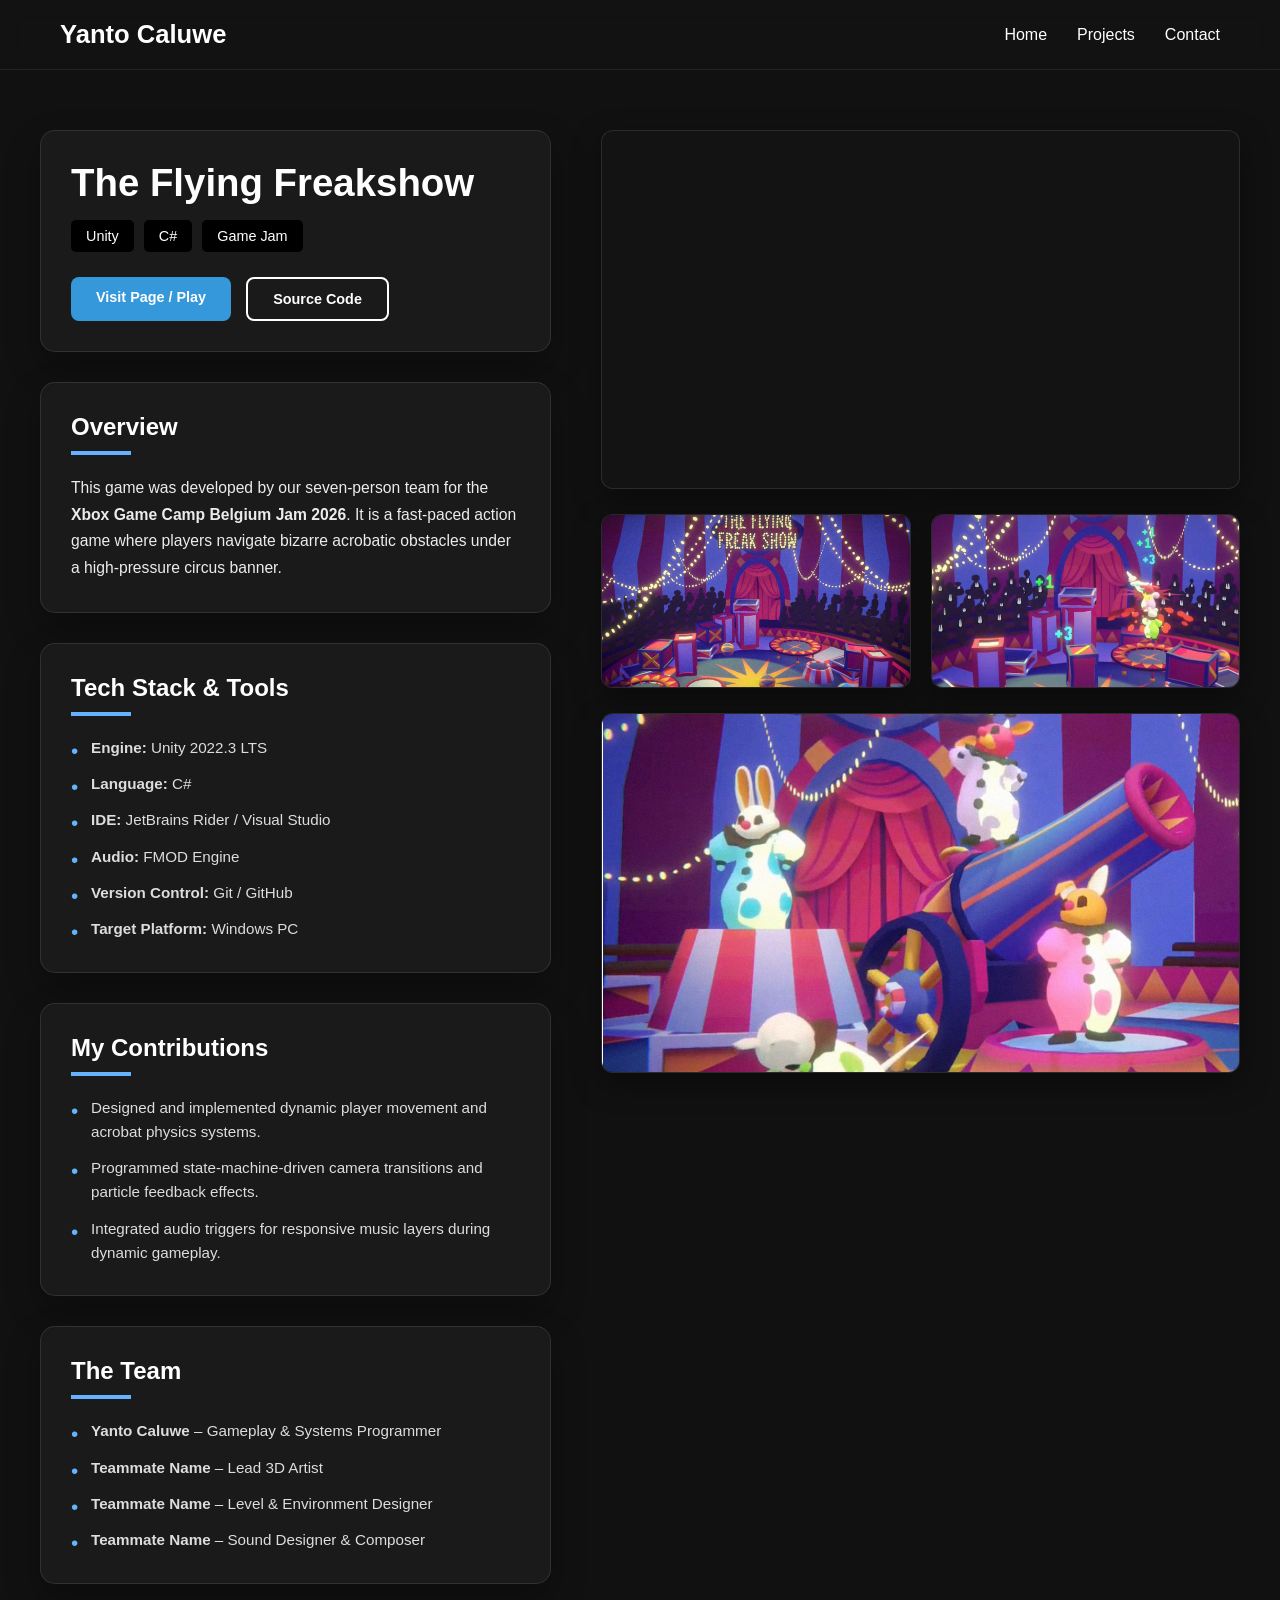
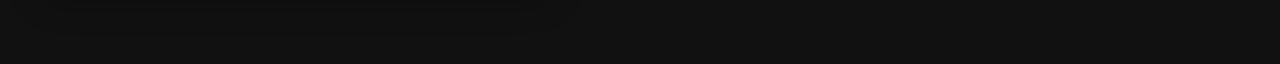
==== pages/project-template.html @ 736c78a2 "Added Template Project page" ====
<!DOCTYPE html>
<html lang="en">
<head>
    <meta charset="UTF-8">
    <meta name="viewport" content="width=device-width, initial-scale=1.0">
    <meta name="description" content="Project Details - Yanto Caluwe">
    <meta name="author" content="Yanto Caluwe">

    <title>The Flying Freakshow | Yanto Caluwe</title>
 
    <link rel="stylesheet" href="../css/home.css">
    <link rel="stylesheet" href="../css/project-detail.css">
</head> 
<body>

    <!-- Header / Navigation -->
    <header>
        <div class="logo">
            Yanto Caluwe
        </div>
        <nav>
            <a href="../index.html">Home</a>
            <div class="dropdown">
                <a href="../projects.html">Projects</a>
                
                <div class="dropdown-menu">
                    <a href="project-one.html">The Flying Freakshow</a>
                    <a href="project-two.html">Dual Rasterizer</a>
                    <a href="project-three.html">CoinHeist</a>
                    <a href="project-four.html">GiftShift</a>
                </div>
            </div>
            <a href="../contact.html">Contact</a>
        </nav>
    </header>

    <main class="project-detail-container">
        
        <!-- LEFT COLUMN: Project Details & Information -->
        <div class="project-detail-left">
            
            <!-- Header Info -->
            <section class="detail-block">
                <h1 class="project-title">The Flying Freakshow</h1>

                <div class="project-tags">
                    <span>Unity</span>
                    <span>C#</span>
                    <span>Game Jam</span>
                </div>

                <div class="project-actions">
                    <a href="https://opisthokontessa.itch.io/flying-freakshow" class="btn primary" target="_blank">
                        Visit Page / Play
                    </a>
                    <a href="https://github.com/YantoCa" class="btn secondary" target="_blank">
                        Source Code
                    </a>
                </div>
            </section>

            <!-- Overview Description -->
            <section class="detail-block">
                <h2>Overview</h2>
                <hr class="section-divider">
                <p>
                    This game was developed by our seven-person team for the <strong>Xbox Game Camp Belgium Jam 2026</strong>. 
                    It is a fast-paced action game where players navigate bizarre acrobatic obstacles under a high-pressure circus banner.
                </p>
            </section>

            <!-- Consolidated Tech Stack & Tools -->
            <section class="detail-block">
                <h2>Tech Stack & Tools</h2>
                <hr class="section-divider">
                <ul class="tech-stack-list">
                    <li><strong>Engine:</strong> Unity 2022.3 LTS</li>
                    <li><strong>Language:</strong> C#</li>
                    <li><strong>IDE:</strong> JetBrains Rider / Visual Studio</li>
                    <li><strong>Audio:</strong> FMOD Engine</li>
                    <li><strong>Version Control:</strong> Git / GitHub</li>
                    <li><strong>Target Platform:</strong> Windows PC</li>
                </ul>
            </section>

            <!-- Key Contributions -->
            <section class="detail-block">
                <h2>My Contributions</h2>
                <hr class="section-divider">
                <ul class="contributions-list">
                    <li>Designed and implemented dynamic player movement and acrobat physics systems.</li>
                    <li>Programmed state-machine-driven camera transitions and particle feedback effects.</li>
                    <li>Integrated audio triggers for responsive music layers during dynamic gameplay.</li>
                </ul>
            </section>

            <!-- Team / Credits -->
            <section class="detail-block">
                <h2>The Team</h2>
                <hr class="section-divider">
                <ul class="credits-list">
                    <li><strong>Yanto Caluwe</strong> – Gameplay & Systems Programmer</li>
                    <li><strong>Teammate Name</strong> – Lead 3D Artist</li>
                    <li><strong>Teammate Name</strong> – Level & Environment Designer</li>
                    <li><strong>Teammate Name</strong> – Sound Designer & Composer</li>
                </ul>
            </section>

        </div>

        <!-- RIGHT COLUMN: Video & Screenshots Gallery -->
        <div class="project-detail-right">
            
            <!-- Main Video / Trailer -->
            <div class="media-frame video-frame">
                <iframe 
                    src="https://www.youtube.com/embed/dQw4w9WgXcQ" 
                    title="Project Trailer" 
                    frameborder="0" 
                    allow="accelerometer; autoplay; clipboard-write; encrypted-media; gyroscope; picture-in-picture" 
                    allowfullscreen>
                </iframe>
            </div>

            <!-- Half-Width Side-by-Side Image Pair -->
            <div class="image-pair-row">
                <div class="media-frame half-frame">
                    <img src="../assets/images/project-1-a.jpg" alt="Screenshot 1">
                </div>
                <div class="media-frame half-frame">
                    <img src="../assets/images/project-1-b.jpg" alt="Screenshot 2">
                </div>
            </div>

            <!-- Additional Gallery Grid -->
            <div class="additional-gallery">
                <div class="media-frame full-frame">
                    <img src="../assets/images/project-1-c.jpg" alt="Screenshot 3">
---- css/home.css ----
/* Reset */

* {
    margin: 0;
    padding: 0;
    box-sizing: border-box;
}

body {
    font-family: Arial, Helvetica, sans-serif;
    color: white;
}

/* Header */

header {
    position: fixed;
    top: 0;
    left: 0;

    width: 100%;

    display: flex;
    justify-content: space-between;
    align-items: center;

    padding: 20px 60px;

    background: rgba(20, 20, 20, 0.4);
    backdrop-filter: blur(10px);
    -webkit-backdrop-filter: blur(10px);

    border-bottom: 1px solid rgba(255, 255, 255, 0.08);

    z-index: 1000;
}

.logo {
    font-size: 1.6rem;
    font-weight: bold;
}

nav {
    display: flex;
    gap: 30px;
}

nav a {
    color: white;
    text-decoration: none;
    transition: 0.3s;
}

nav a:hover {
    color: #66b2ff;
}

/* Intro */

#intro {
    position: relative;
    height: 100vh;
    display: flex;
    justify-content: center;
    align-items: center;
    padding: 90px 20px 20px 20px;
    background-image: url("../assets/images/bg.jpg");
    background-size: cover;
    background-position: center;
    overflow: hidden;
}

.intro-bottom {
    position: absolute;
    bottom: 20px;
    left: 50%;
    transform: translateX(-50%);
    display: flex;
    flex-direction: column;
    align-items: center;
    gap: 10px;
    z-index: 2;
}

.intro-buttons {
    display: flex;
    gap: 20px;
}

/**/

.btn {
    text-decoration: none;

    padding: 12px 25px;

    border-radius: 8px;

    font-size: 0.9rem;
    font-weight: bold;

    transition: .3s;
}

.primary {
    background: #3498db;
    color: white;
}

.primary:hover {
    background: #2980b9;
}

.secondary {
    border: 2px solid white;
    color: white;
}

.secondary:hover {
    background: white;
    color: #222;
}

/* Arrow */

.scroll-down {
    background: none;
    border: none;
    cursor: pointer;
}

.scroll-down img {
    width: 34px;
    animation: bounce 1.8s infinite;
}

/* bounce animation */

@keyframes bounce {

    0%, 100% {
        transform: translateY(0);
    }

    50% {
        transform: translateY(10px);
    }

}

/* Dark overlay */

#intro::before {
    content: "";

    position: absolute;

    inset: 0;

    background: rgba(0, 0, 0, 0.55);
}

.about-card {
    position: relative;
    z-index: 2;

    display: flex;
    align-items: center;

    padding: 15px;

    width: 850px;
    max-width: 90%;

    background: rgba(30, 30, 30, 0.75);
    border: 1px solid rgba(255, 255, 255, 0.1);
    border-radius: 15px;
    overflow: hidden;
}

.about-card img {
    width: 220px;
    height: 220px;

    object-fit: cover;
    object-position: center;

    border-radius: 12px;
    flex-shrink: 0;
}

.about-content {
    padding: 25px 30px;

    display: flex;
    flex-direction: column;
    align-items: flex-start;
    text-align: left;
}

.about-content h1 {
    margin-bottom: 10px;
    font-size: 1.8rem;
}

.about-content hr {
    width: 60px;
    margin-bottom: 15px;
    border: 2px solid #66b2ff;
    margin-left: 0;
}

.about-content p {
    line-height: 1.5;
    color: #ececec;
    font-size: 0.95rem;
}

/* Socials */

.socials {
    margin-top: auto;

    display: flex;
    gap: 20px;

    padding-top: 20px;
}

.socials a {
    display: inline-flex;
    align-items: center;
    justify-content: center;

    transition: transform .3s ease;
}

.socials a img {
    width: 32px;
    height: 32px;

    display: block;
}

.socials a:hover {
    transform: translateY(-3px);
}

/* End Intro */

/* Fav Projects */

#fav-projects {
    min-height: 100vh;

    padding: 100px 60px;

    background: #111;
}

#fav-projects h2 {
    text-align: center;
    font-size: 2.5rem;

    margin-bottom: 50px;
}

/* Projects Grid Container */
.projects-list {
    display: grid;
    grid-template-columns: repeat(2, 1fr);
    gap: 40px;
    max-width: 1300px;
    margin: 0 auto;
}

/* Main Project Card (spans 2 columns / twice the width) */
.project-card.main-project-card {
    display: flex;
    grid-column: span 2;
    background: rgba(30, 30, 30, 0.8);
    border: 1px solid rgba(255, 255, 255, 0.1);
    border-radius: 15px;
    overflow: hidden;
    box-shadow: 0 20px 40px rgba(0, 0, 0, 0.3);
    width: 100%;
    transition: transform 0.3s ease, border-color 0.3s ease, box-shadow 0.3s ease;
}

.project-card.main-project-card:hover {
    border-color: #66b2ff;
    box-shadow: 0 20px 40px rgba(102, 178, 255, 0.25);
    transform: translateY(-5px);
}

.project-card.main-project-card:hover .project-image img.active {
    transform: scale(1.05);
}

/* Normal Project Cards (Vertical two-section layout with 16:9 image aspect ratio) */
.project-card.vertical-card {
    display: flex;
    flex-direction: column;
    background: rgba(30, 30, 30, 0.8);
    border: 1px solid rgba(255, 255, 255, 0.1);
    border-radius: 15px;
    overflow: hidden;
    box-shadow: 0 20px 40px rgba(0, 0, 0, 0.3);
    width: 100%;
    transition: transform 0.3s ease, border-color 0.3s ease, box-shadow 0.3s ease;
}

.project-card.vertical-card:hover {
    border-color: #66b2ff;
    box-shadow: 0 20px 40px rgba(102, 178, 255, 0.25);
    transform: translateY(-5px);
}

.project-card.vertical-card .project-image {
    position: relative;
    width: 100%;
    aspect-ratio: 16 / 9;
    overflow: hidden;
}

.project-card.vertical-card .project-image img {
    position: absolute;
    inset: 0;
    width: 100%;
    height: 100%;
    object-fit: cover;
    opacity: 0;
    transition: opacity .35s ease, transform 0.5s ease;
}

.project-card.vertical-card .project-image img.active {
    opacity: 1;
}

.project-card.vertical-card:hover .project-image img.active {
    transform: scale(1.05);
}

/* Info Box Section Below Image */
.project-info-box {
    padding: 25px 30px;
    background: rgba(35, 35, 35, 0.9);
    border-top: 1px solid rgba(255, 255, 255, 0.08);
    display: flex;
    flex-direction: column;
    justify-content: space-between;
    flex-grow: 1;
    transition: background 0.3s ease;
}

.project-card.vertical-card:hover .project-info-box {
    background: rgba(45, 45, 45, 0.95);
}

.project-info-top h3 {
    font-size: 1.6rem;
    margin-bottom: 12px;
    color: white;
}

.project-info-top .project-tags span {
    background: rgba(10, 10, 10, 0.9);
    color: white;
}

/* Description paragraph inside vertical cards */
.project-desc {
    color: #ddd;
    font-size: 0.95rem;
    line-height: 1.5;
    margin-top: 15px;
    margin-bottom: 25px;
}

/* Dots and Carousel controls visibility on hover for vertical cards */
.project-card.vertical-card .dots {
    opacity: 0;
    transition: opacity 0.25s ease;
}

.project-card.vertical-card:hover .dots {
    opacity: 1;
}

/* Carousel Image inside main project card */
.main-project-card .project-image {
    position: relative;
    width: 45%;
    overflow: hidden;
}

.main-project-card .project-image img {
    position: absolute;
    inset: 0;

    width: 100%;
    height: 100%;

    object-fit: cover;

    opacity: 0;

    transition: opacity .35s ease, transform 0.5s ease;
}

.main-project-card .project-image img.active {
    opacity: 1;
}

/* Arrow */

.arrow {
    position: absolute;
    top: 50%;
    transform: translateY(-50%);

    width: 42px;
    height: 42px;

    border: none;
    border-radius: 50%;

    background: rgba(0, 0, 0, .6);
    color: white;

    cursor: pointer;

    opacity: 0;

    transition: .25s;

    z-index: 2;
}

.left {
    left: 15px;
}

.right {
    right: 15px;
}

.main-project-card .project-image:hover .arrow,
.project-card.vertical-card:hover .arrow {
    opacity: 1;
} 

/* dots */

.dots {
    position: absolute;

    bottom: 15px;
    left: 50%;

    transform: translateX(-50%);

    display: flex;
    gap: 8px;

    z-index: 2;
}

.dot {
    width: 10px;
    height: 10px;

    border-radius: 50%;

    background: rgba(255, 255, 255, .45);

    cursor: pointer;

    transition: .25s;
}

.dot.active {
    background: white;
    transform: scale(1.2);
}

/* Text side for main project card */

.project-content {
    width: 55%;

    padding: 40px;

    display: flex;
    flex-direction: column;
}

.project-content h3 {
    font-size: 2rem;

    margin-bottom: 20px;
}

/* Tags */

.project-tags {
    display: flex;

    gap: 10px;

    flex-wrap: wrap;
}

.project-tags span {
    background: black;

    padding: 8px 15px;

    border-radius: 5px;

    font-size: .9rem;
}

/* Description */

.project-content p {
    color: #ddd;

    line-height: 1.7;

    margin-bottom: 30px;
}

/* Buttons */

.project-buttons {
    display: flex;

    gap: 20px;

    margin-top: auto;
}

/* End Fav Projects */

/* Footer */

footer {
    background: #0b0b0b;
    border-top: 1px solid rgba(255, 255, 255, .08);

    padding: 30px 60px;
}

.footer-content {
    max-width: 1200px;
    margin: auto;

    display: flex;
    justify-content: center;
    align-items: center;
    gap: 30px;

    text-align: center;
    flex-wrap: wrap;
}

.footer-links {
    display: flex;
    align-items: center;
}

.footer-links a {
    color: white;
    text-decoration: none;
    transition: .3s;

    display: flex;
    align-items: center;
}

.footer-links a:hover {
    color: #66b2ff;
}

/* Separator */
.footer-links a:not(:last-child)::after {
    content: "|";

    color: rgba(255, 255, 255, .35);

    margin: 0 15px;

    pointer-events: none;
}

/* End Footer */

/* Dropdown */

.dropdown {
    position: relative;
}

.dropdown-menu {
    position: absolute;

    top: calc(100% + 10px);
    left: 50%;

    transform: translateX(-50%) translateY(10px);

    min-width: 220px;

    display: flex;
    flex-direction: column;

    background: rgba(25, 25, 25, .95);

    border: 1px solid rgba(255, 255, 255, .08);
    border-radius: 10px;

    backdrop-filter: blur(10px);

    overflow: hidden;

    opacity: 0;
    visibility: hidden;

    transition: .25s;

    z-index: 1001;
}

.dropdown-menu a {
    padding: 14px 18px;

    white-space: nowrap;

    color: white;

    text-decoration: none;

    transition: .2s;
}

.dropdown-menu a:hover {
    background: #3498db;
}

.dropdown:hover .dropdown-menu {
    opacity: 1;
    visibility: visible;

    transform: translateX(-50%) translateY(0);
}

.dropdown::after {
    content: "";

    position: absolute;

    left: 0;
    right: 0;

    top: 100%;

    height: 15px;
}

/* End Dropdown */
---- css/project-detail.css ----
/* Base Body Styling */
body {
    background: #111;
    font-family: Arial, Helvetica, sans-serif;
    color: white;
}

/* Container Layout */

.project-detail-container {
    max-width: 1400px;
    margin: 0 auto;
    padding: 130px 40px 80px 40px; /* Top padding clears fixed header */

    display: grid;
    grid-template-columns: 1fr 1.25fr; /* Left column text / Right column media */
    gap: 50px;
    align-items: start;
}

/* LEFT COLUMN STYLING */

.project-detail-left {
    display: flex;
    flex-direction: column;
    gap: 30px;
}

.detail-block {
    background: rgba(30, 30, 30, 0.75);
    border: 1px solid rgba(255, 255, 255, 0.1);
    border-radius: 15px;
    padding: 30px;
    backdrop-filter: blur(10px);
    -webkit-backdrop-filter: blur(10px);
    box-shadow: 0 15px 35px rgba(0, 0, 0, 0.3);
}

.project-title {
    font-size: 2.4rem;
    font-weight: bold;
    margin-bottom: 15px;
}

.detail-block h2 {
    font-size: 1.5rem;
    margin-bottom: 10px;
}

.sub-heading {
    font-size: 1.1rem;
    margin-top: 25px;
    margin-bottom: 12px;
    color: #66b2ff;
}

.section-divider {
    width: 60px;
    border: 2px solid #66b2ff;
    margin-bottom: 20px;
}

.detail-block p {
    line-height: 1.7;
    color: #ececec;
    font-size: 0.98rem;
}

.project-actions {
    display: flex;
    gap: 15px;
    margin-top: 25px;
}

/* Bullet Lists */

.tech-stack-list,
.contributions-list,
.credits-list {
    list-style: none;
    display: flex;
    flex-direction: column;
    gap: 12px;
}

.tech-stack-list li,
.contributions-list li,
.credits-list li {
    line-height: 1.6;
    color: #ddd;
    font-size: 0.95rem;
    position: relative;
    padding-left: 20px;
}

.tech-stack-list li::before,
.contributions-list li::before,
.credits-list li::before {
    content: "•";
    color: #66b2ff;
    font-size: 1.3rem;
    position: absolute;
    left: 0;
    top: -2px;
}

.mini-tags span {
    background: rgba(10, 10, 10, 0.8);
    font-size: 0.85rem;
    padding: 6px 12px;
}

/* RIGHT COLUMN (MEDIA GALLERY) STYLING */

.project-detail-right {
    display: flex;
    flex-direction: column;
    gap: 25px;
}

/* Media Frame Wrappers */

.media-frame {
    background: rgba(20, 20, 20, 0.8);
    border: 1px solid rgba(255, 255, 255, 0.1);
    border-radius: 12px;
    overflow: hidden;
    box-shadow: 0 10px 30px rgba(0, 0, 0, 0.4);
    transition: border-color 0.3s ease, transform 0.3s ease;
}

.media-frame:hover {
    border-color: rgba(102, 178, 255, 0.4);
}

.media-frame img {
    width: 100%;
    height: 100%;
    object-fit: cover;
    display: block;
    transition: transform 0.5s ease;
}

.media-frame:hover img {
    transform: scale(1.02);
}

/* 16:9 Video Embed Wrapper */

.video-frame {
    position: relative;
    width: 100%;
    aspect-ratio: 16 / 9;
}

.video-frame iframe {
    position: absolute;
    inset: 0;
    width: 100%;
    height: 100%;
}

/* Side-by-Side Half-Width Image Row */

.image-pair-row {
    display: flex;
    gap: 20px;
    width: 100%;
}

.half-frame {
    flex: 1;
    aspect-ratio: 16 / 9;
}

/* Flexible Full-Width Additional Images */

.additional-gallery {
    display: flex;
    flex-direction: column;
    gap: 25px;
}

.full-frame {
    width: 100%;
    aspect-ratio: 16 / 9;
}
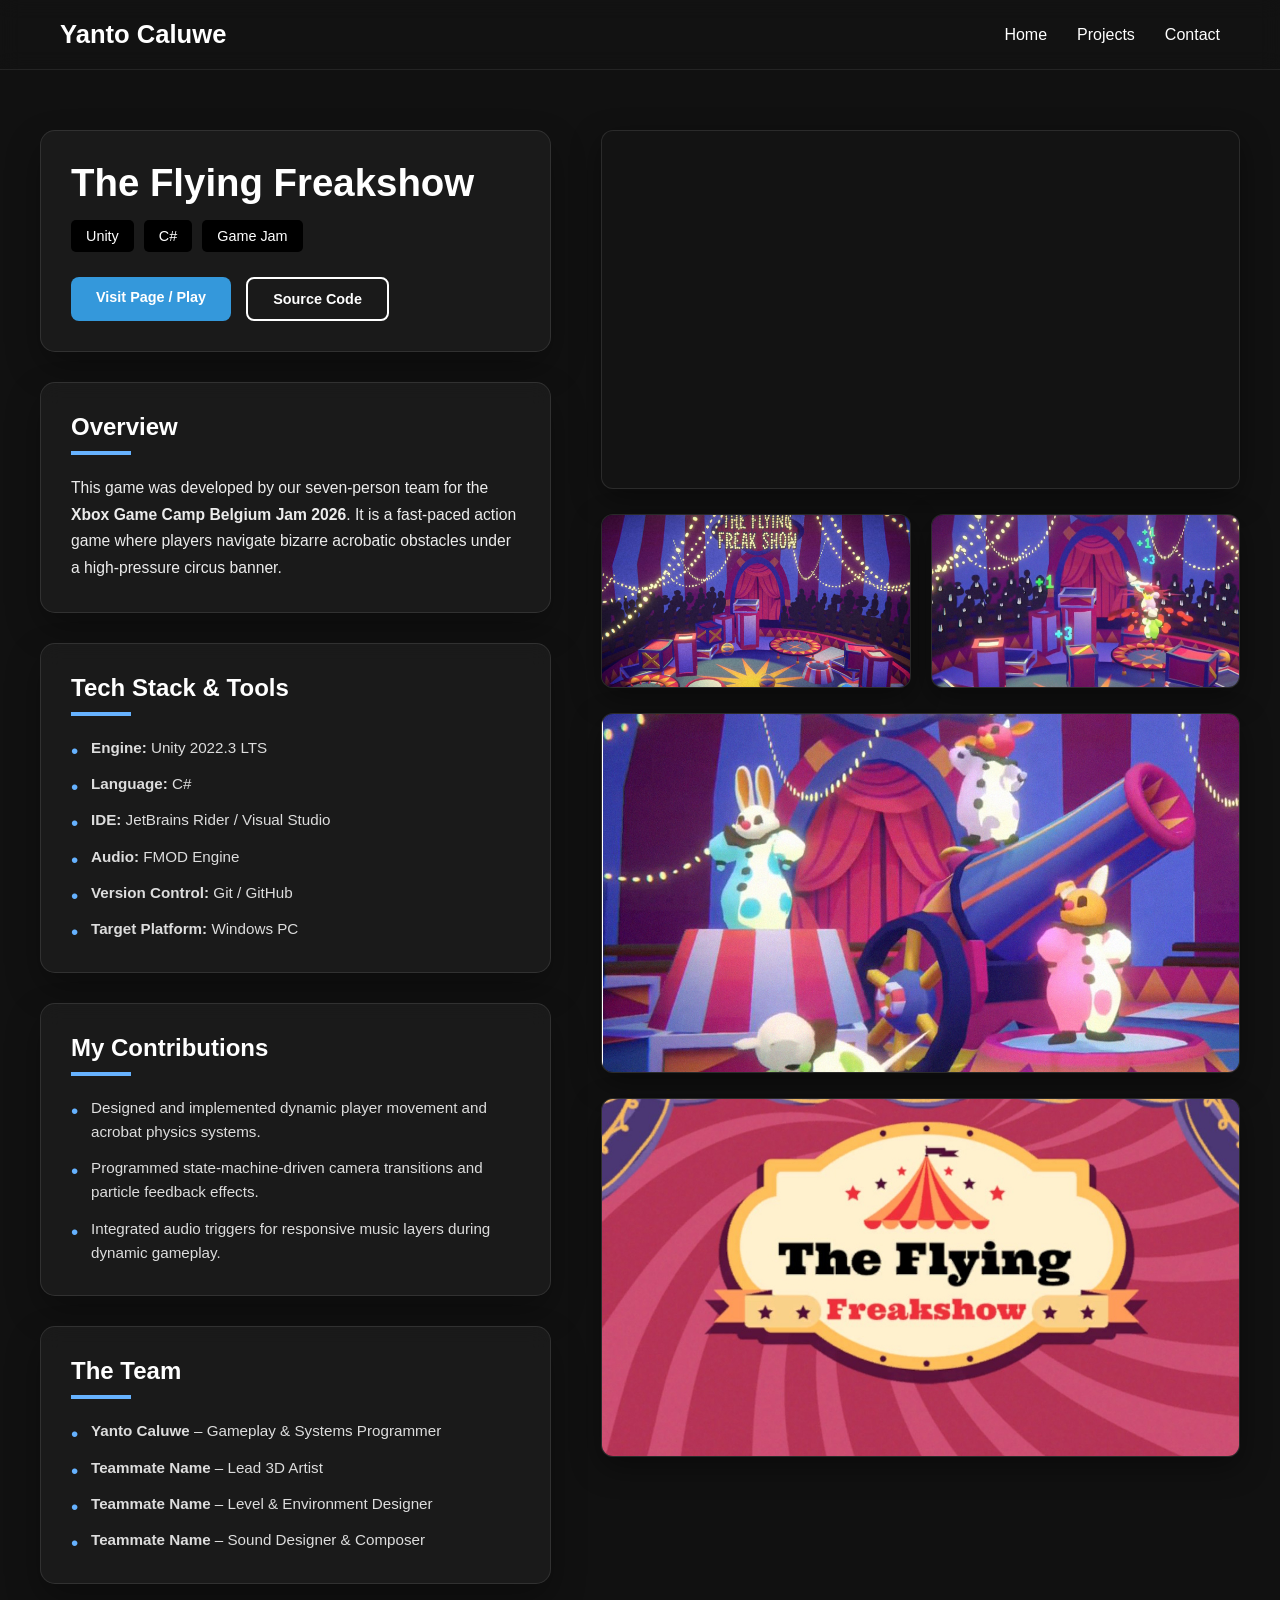
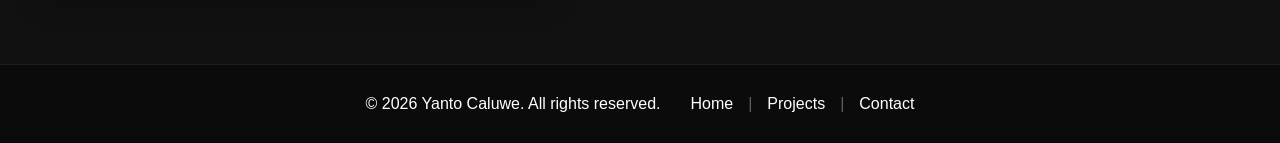
==== commit 9c4de858: "Added Mobile version" ====
--- a/pages/project-template.html
+++ b/pages/project-template.html
@@ -19,17 +19,8 @@
             Yanto Caluwe
         </div>
         <nav>
-            <a href="../index.html">Home</a>
-            <div class="dropdown">
-                <a href="../projects.html">Projects</a>
-                
-                <div class="dropdown-menu">
-                    <a href="project-one.html">The Flying Freakshow</a>
-                    <a href="project-two.html">Dual Rasterizer</a>
-                    <a href="project-three.html">CoinHeist</a>
-                    <a href="project-four.html">GiftShift</a>
-                </div>
-            </div>
+            <a href="../index.html">Home</a> 
+            <a href="../index.html#fav-projects">Projects</a> 
             <a href="../contact.html">Contact</a>
         </nav>
     </header>
@@ -135,4 +126,30 @@
             <!-- Additional Gallery Grid -->
             <div class="additional-gallery">
                 <div class="media-frame full-frame">
-                    <img src="../assets/images/project-1-c.jpg" alt="Screenshot 3">+                    <img src="../assets/images/project-1-c.jpg" alt="Screenshot 3">
+                </div>
+                <div class="media-frame full-frame">
+                    <img src="../assets/images/project-1-expanded.jpg" alt="Screenshot 4">
+                </div>
+            </div>
+
+        </div>
+
+    </main>
+
+    <!-- Footer -->
+    <footer>
+        <div class="footer-content">
+            <p>&copy; 2026 Yanto Caluwe. All rights reserved.</p>
+
+            <div class="footer-links">
+                <a href="../index.html">Home</a>
+                <a href="../projects.html">Projects</a>
+                <a href="../contact.html">Contact</a>
+            </div>
+        </div>
+    </footer>
+
+    <script src="../js/main.js"></script>
+</body>
+</html>
--- a/css/home.css
+++ b/css/home.css
@@ -668,4 +668,107 @@
     height: 15px;
 }
 
-/* End Dropdown */+/* End Dropdown */
+
+/* MOBILE RESPONSIVE MEDIA QUERIES */
+
+@media (max-width: 900px) {
+    header {
+        padding: 15px 20px;
+    }
+
+    nav {
+        gap: 15px;
+        font-size: 0.9rem;
+    }
+
+    #intro {
+        height: auto;
+        min-height: 100vh;
+        padding: 100px 15px 40px 15px;
+        flex-direction: column;
+        justify-content: center;
+        align-items: center;
+        gap: 25px;
+    }
+
+    .about-card {
+        flex-direction: column;
+        align-items: center;
+        text-align: center;
+        width: 100%;
+        max-width: 100%;
+        padding: 20px;
+    }
+
+    .about-card img {
+        width: 140px;
+        height: 140px;
+        margin-bottom: 15px;
+    }
+
+    .about-content {
+        padding: 10px 5px;
+        align-items: center;
+        text-align: center;
+        width: 100%;
+    }
+
+    .about-content h1 {
+        font-size: 1.5rem;
+    }
+
+    .about-content hr {
+        margin: 10px auto 15px auto;
+    }
+
+    .about-content p {
+        font-size: 0.9rem;
+    }
+
+    .socials {
+        margin-top: 15px;
+        padding-top: 15px;
+        justify-content: center;
+        width: 100%;
+    }
+
+    .intro-bottom {
+        position: relative;
+        bottom: auto;
+        left: auto;
+        transform: none;
+        width: 100%;
+        margin-top: 0;
+    }
+
+    .intro-buttons {
+        justify-content: center;
+        width: 100%;
+        flex-wrap: wrap;
+        gap: 12px;
+    }
+
+    #fav-projects {
+        padding: 60px 20px;
+    }
+
+    .projects-list {
+        grid-template-columns: 1fr;
+    }
+
+    .project-card.main-project-card {
+        grid-column: span 1;
+        flex-direction: column;
+    }
+
+    .main-project-card .project-image {
+        width: 100%;
+        aspect-ratio: 16 / 9;
+    }
+
+    .project-content {
+        width: 100%;
+        padding: 25px;
+    }
+}
--- a/css/project-detail.css
+++ b/css/project-detail.css
@@ -47,13 +47,6 @@
     margin-bottom: 10px;
 }
 
-.sub-heading {
-    font-size: 1.1rem;
-    margin-top: 25px;
-    margin-bottom: 12px;
-    color: #66b2ff;
-}
-
 .section-divider {
     width: 60px;
     border: 2px solid #66b2ff;
@@ -70,6 +63,7 @@
     display: flex;
     gap: 15px;
     margin-top: 25px;
+    flex-wrap: wrap;
 }
 
 /* Bullet Lists */
@@ -104,12 +98,6 @@
     top: -2px;
 }
 
-.mini-tags span {
-    background: rgba(10, 10, 10, 0.8);
-    font-size: 0.85rem;
-    padding: 6px 12px;
-}
-
 /* RIGHT COLUMN (MEDIA GALLERY) STYLING */
 
 .project-detail-right {
@@ -184,4 +172,29 @@
 .full-frame {
     width: 100%;
     aspect-ratio: 16 / 9;
+}
+
+/* MOBILE RESPONSIVE MEDIA QUERIES */
+
+@media (max-width: 1024px) {
+    .project-detail-container {
+        grid-template-columns: 1fr;
+        padding: 100px 20px 40px 20px;
+        gap: 30px;
+    }
+
+    .project-title {
+        font-size: 2rem;
+    }
+}
+
+@media (max-width: 600px) {
+    .image-pair-row {
+        flex-direction: column;
+        gap: 25px;
+    }
+
+    .detail-block {
+        padding: 20px;
+    }
 }
